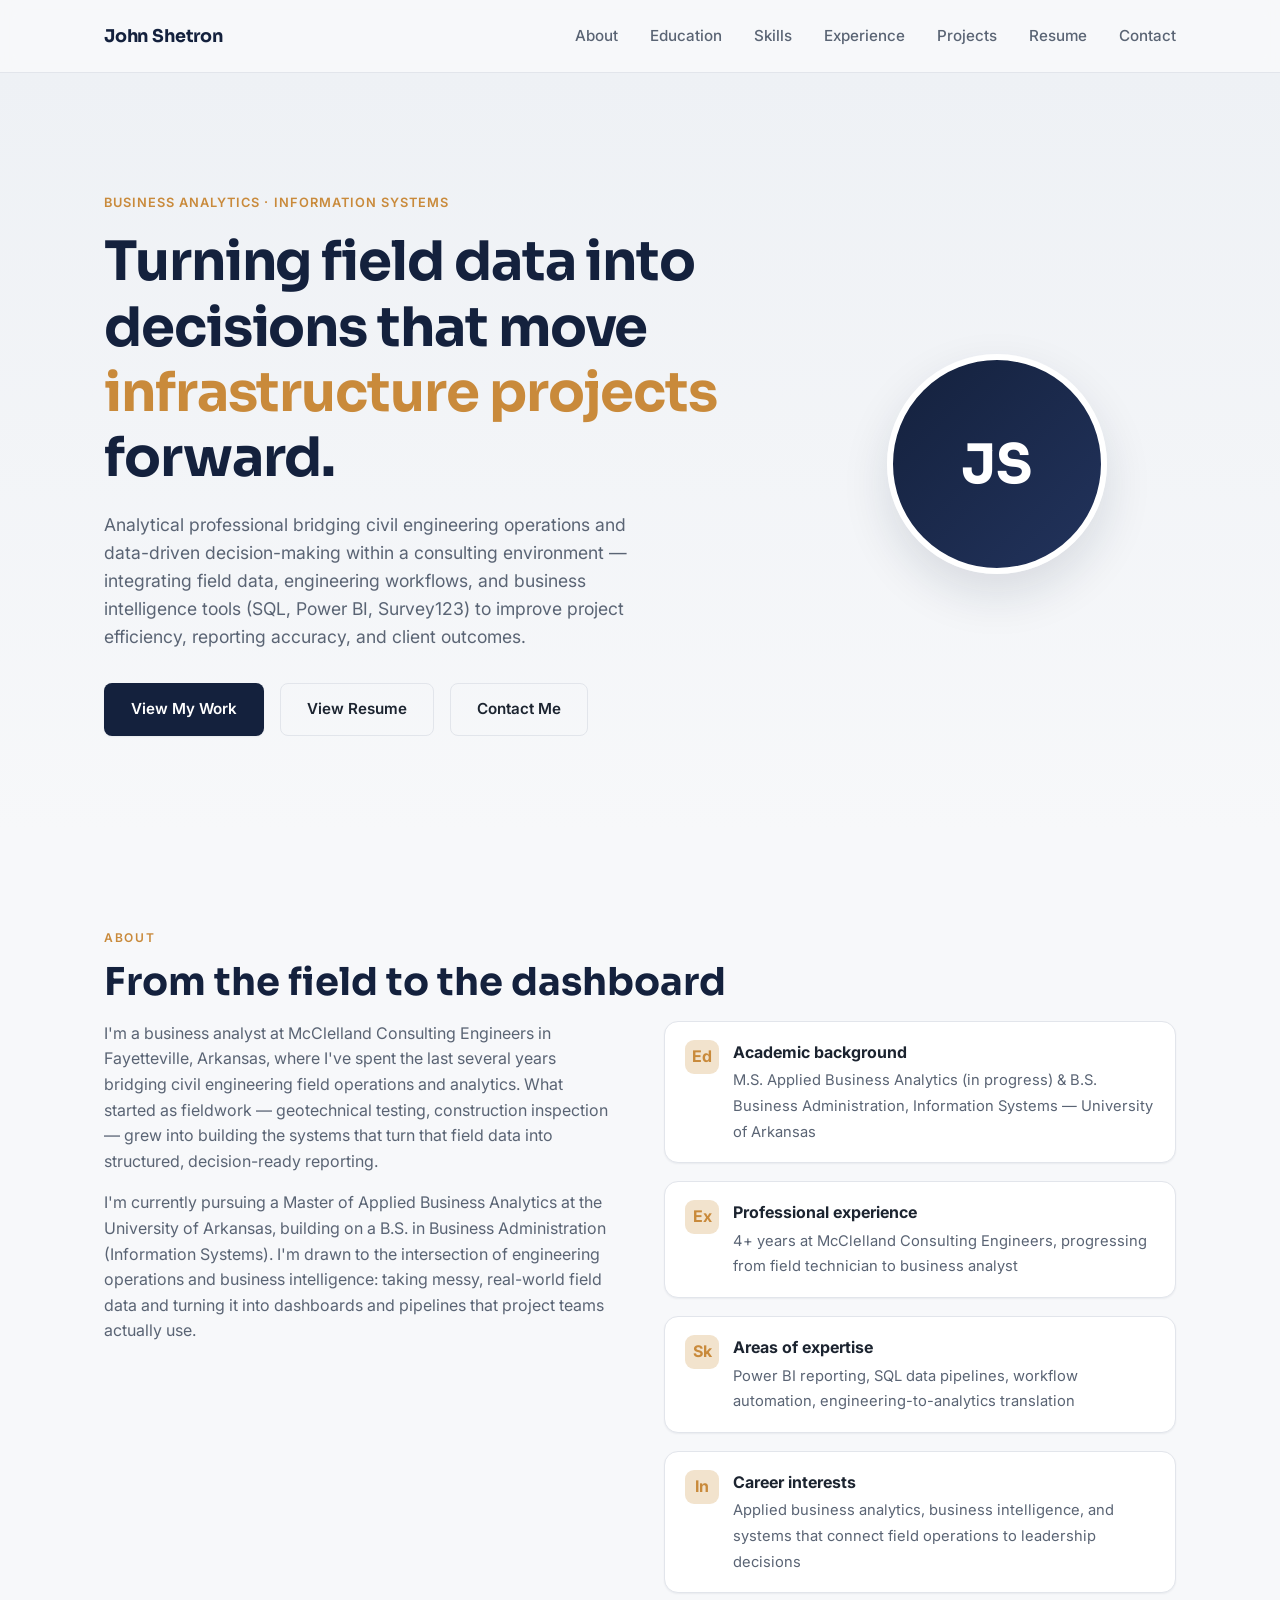
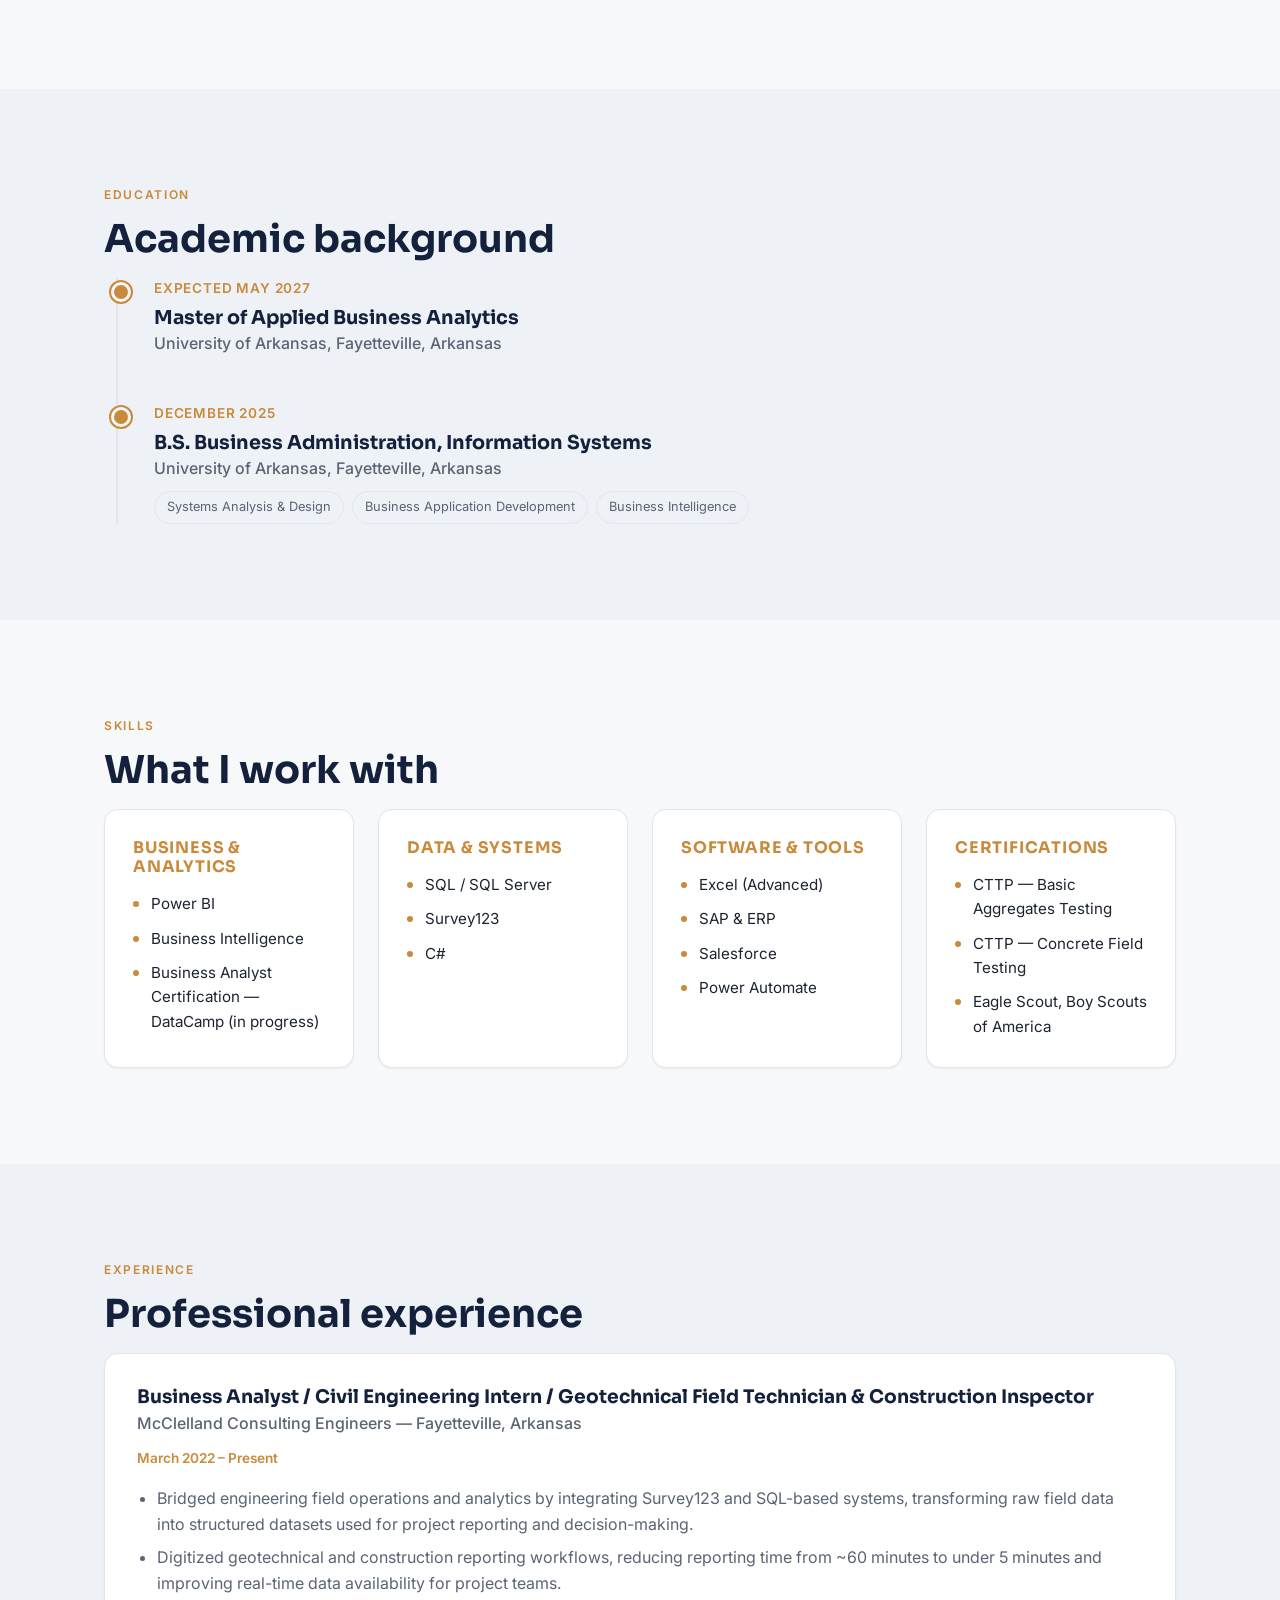
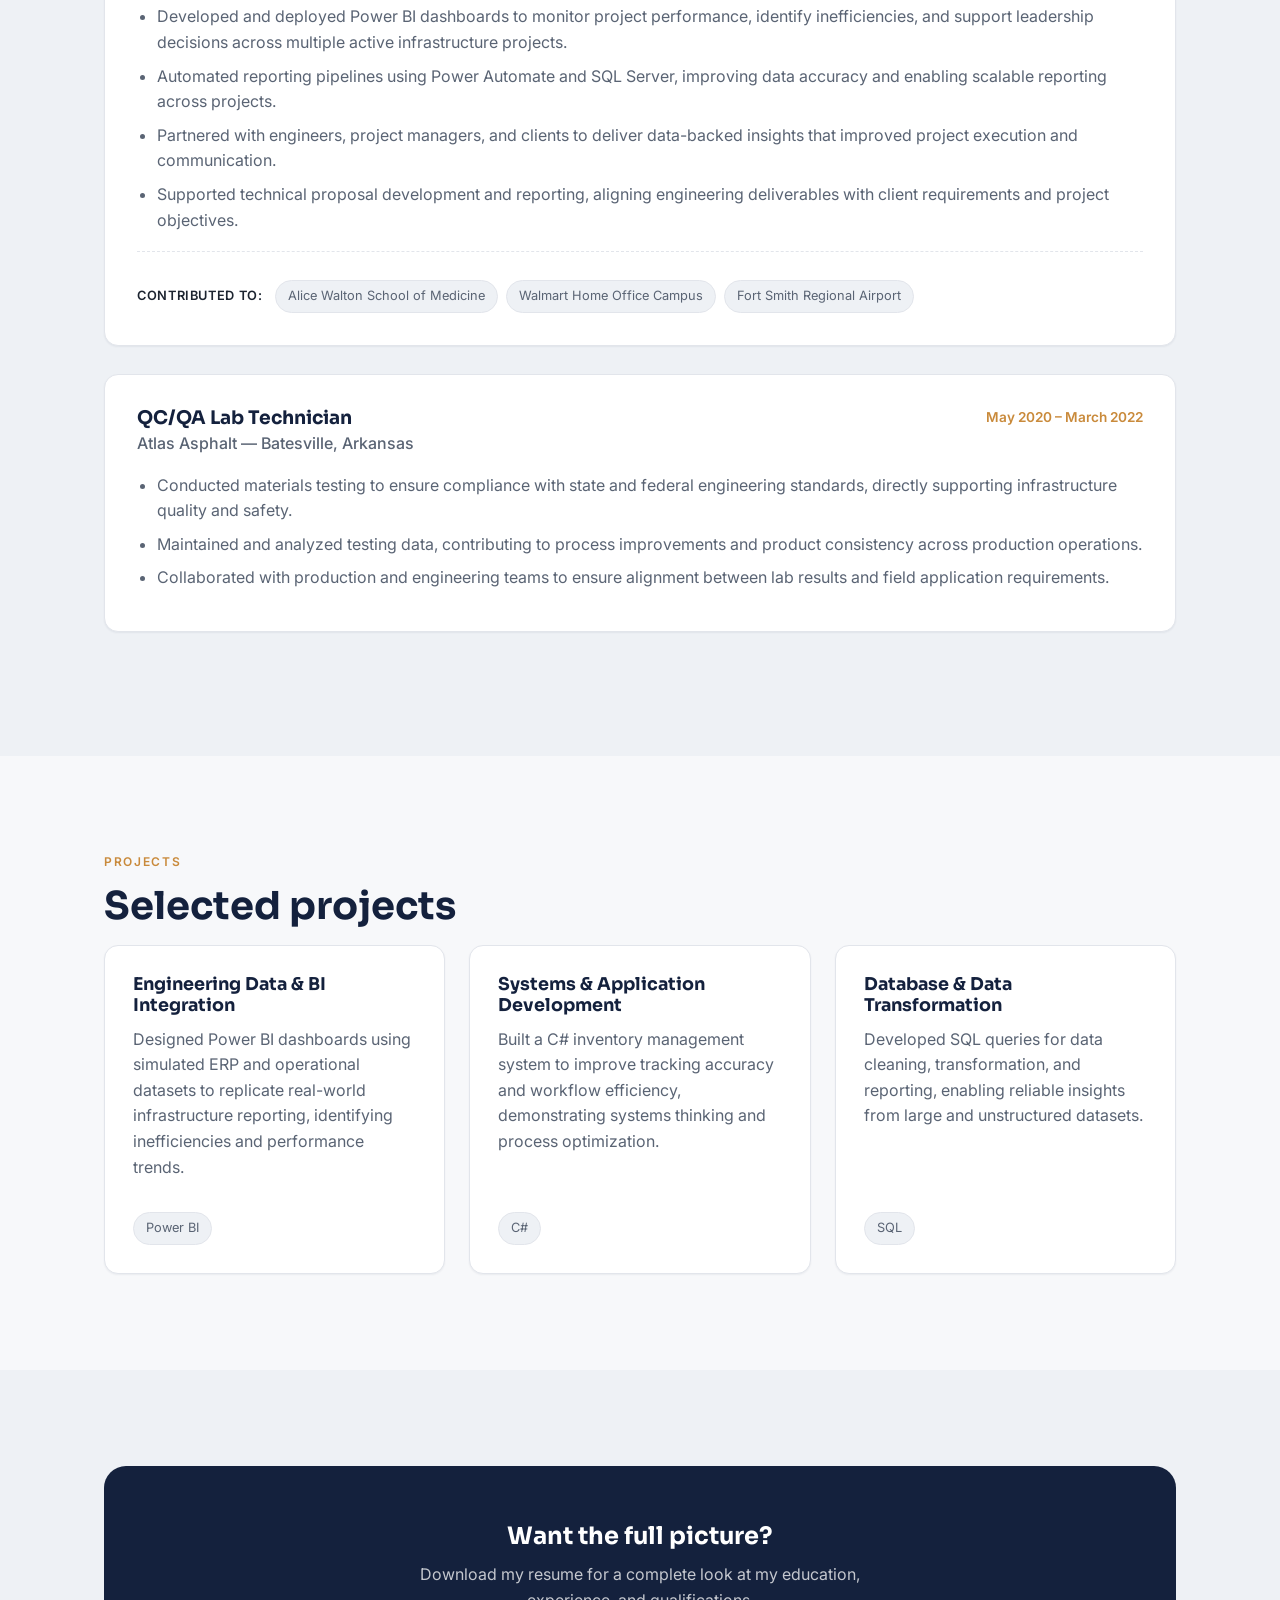
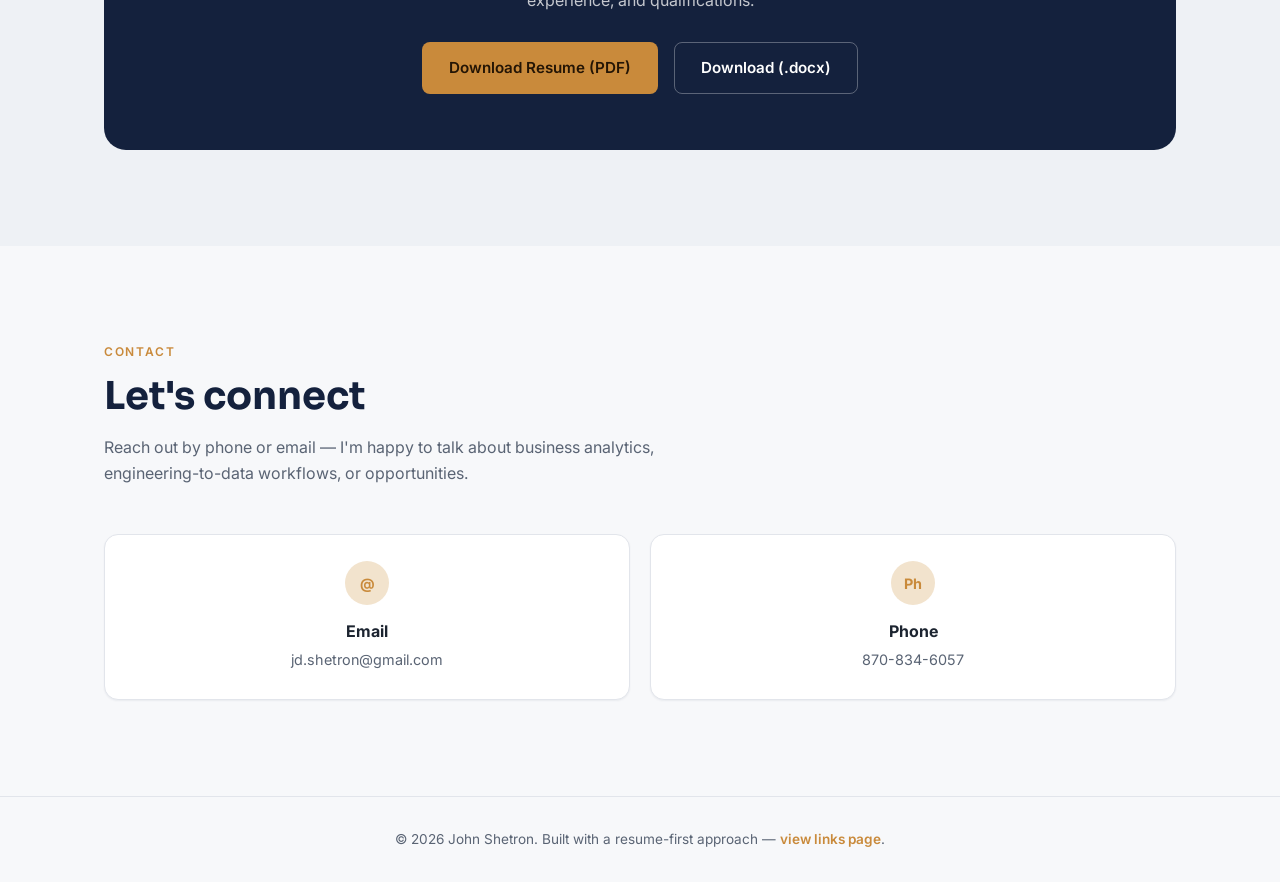
==== index.html @ 15cfd3ff "Initial portfolio site Resume-driven static site (index.html) plus a mobile-first links page (links." ====
<!DOCTYPE html>
<html lang="en">
<head>
<meta charset="UTF-8">
<meta name="viewport" content="width=device-width, initial-scale=1.0">
<title>John Shetron — Business Analyst &amp; Applied Business Analytics</title>
<meta name="description" content="Portfolio of John Shetron — Business Analyst bridging civil engineering operations and data-driven decision-making. Power BI, SQL, Survey123, Power Automate.">
<link rel="icon" href="data:,">
<script>document.documentElement.classList.add('js');</script>
<link rel="preconnect" href="https://fonts.googleapis.com">
<link rel="preconnect" href="https://fonts.gstatic.com" crossorigin>
<link href="https://fonts.googleapis.com/css2?family=Inter:wght@400;500;600&family=Sora:wght@600;700&display=swap" rel="stylesheet">
<link rel="stylesheet" href="styles.css">
</head>
<body>

<nav class="navbar">
  <div class="container">
    <a href="#home" class="brand">John Shetron</a>
    <ul class="nav-links">
      <li><a href="#about">About</a></li>
      <li><a href="#education">Education</a></li>
      <li><a href="#skills">Skills</a></li>
      <li><a href="#experience">Experience</a></li>
      <li><a href="#projects">Projects</a></li>
      <li><a href="#resume">Resume</a></li>
      <li><a href="#contact">Contact</a></li>
    </ul>
    <button class="nav-toggle" aria-label="Toggle navigation menu">
      <span></span><span></span><span></span>
    </button>
  </div>
</nav>

<header class="hero" id="home">
  <div class="container">
    <div>
      <span class="hero-eyebrow">Business Analytics &middot; Information Systems</span>
      <h1>Turning field data into decisions that move <span>infrastructure projects</span> forward.</h1>
      <p class="hero-lede">
        Analytical professional bridging civil engineering operations and data-driven decision-making within a
        consulting environment — integrating field data, engineering workflows, and business intelligence tools
        (SQL, Power BI, Survey123) to improve project efficiency, reporting accuracy, and client outcomes.
      </p>
      <div class="hero-ctas">
        <a href="#experience" class="btn btn-primary">View My Work</a>
        <a href="#resume" class="btn btn-outline">View Resume</a>
        <a href="#contact" class="btn btn-outline">Contact Me</a>
      </div>
    </div>
    <div class="avatar-badge" aria-hidden="true">JS</div>
  </div>
</header>

<section id="about">
  <div class="container">
    <span class="section-label">About</span>
    <h2 class="section-heading reveal">From the field to the dashboard</h2>
    <div class="about-grid">
      <div class="reveal">
        <p>
          I'm a business analyst at McClelland Consulting Engineers in Fayetteville, Arkansas, where I've spent
          the last several years bridging civil engineering field operations and analytics. What started as
          fieldwork — geotechnical testing, construction inspection — grew into building the systems that turn
          that field data into structured, decision-ready reporting.
        </p>
        <p>
          I'm currently pursuing a Master of Applied Business Analytics at the University of Arkansas, building on
          a B.S. in Business Administration (Information Systems). I'm drawn to the intersection of engineering
          operations and business intelligence: taking messy, real-world field data and turning it into dashboards
          and pipelines that project teams actually use.
        </p>
      </div>
      <ul class="about-list reveal">
        <li>
          <span class="icon">Ed</span>
          <div><strong>Academic background</strong><span class="detail">M.S. Applied Business Analytics (in progress) &amp; B.S. Business Administration, Information Systems — University of Arkansas</span></div>
        </li>
        <li>
          <span class="icon">Ex</span>
          <div><strong>Professional experience</strong><span class="detail">4+ years at McClelland Consulting Engineers, progressing from field technician to business analyst</span></div>
        </li>
        <li>
          <span class="icon">Sk</span>
          <div><strong>Areas of expertise</strong><span class="detail">Power BI reporting, SQL data pipelines, workflow automation, engineering-to-analytics translation</span></div>
        </li>
        <li>
          <span class="icon">In</span>
          <div><strong>Career interests</strong><span class="detail">Applied business analytics, business intelligence, and systems that connect field operations to leadership decisions</span></div>
        </li>
      </ul>
    </div>
  </div>
</section>

<section id="education" style="background:var(--color-surface-alt);">
  <div class="container">
    <span class="section-label">Education</span>
    <h2 class="section-heading reveal">Academic background</h2>
    <div class="timeline">
      <div class="timeline-item reveal">
        <span class="timeline-date">Expected May 2027</span>
        <h3>Master of Applied Business Analytics</h3>
        <div class="school">University of Arkansas, Fayetteville, Arkansas</div>
      </div>
      <div class="timeline-item reveal">
        <span class="timeline-date">December 2025</span>
        <h3>B.S. Business Administration, Information Systems</h3>
        <div class="school">University of Arkansas, Fayetteville, Arkansas</div>
        <div class="tag-row">
          <span class="tag">Systems Analysis &amp; Design</span>
          <span class="tag">Business Application Development</span>
          <span class="tag">Business Intelligence</span>
        </div>
      </div>
    </div>
  </div>
</section>

<section id="skills">
  <div class="container">
    <span class="section-label">Skills</span>
    <h2 class="section-heading reveal">What I work with</h2>
    <div class="skills-grid">
      <div class="skill-card reveal">
        <h3>Business &amp; Analytics</h3>
        <ul>
          <li>Power BI</li>
          <li>Business Intelligence</li>
          <li>Business Analyst Certification — DataCamp (in progress)</li>
        </ul>
      </div>
      <div class="skill-card reveal">
        <h3>Data &amp; Systems</h3>
        <ul>
          <li>SQL / SQL Server</li>
          <li>Survey123</li>
          <li>C#</li>
        </ul>
      </div>
      <div class="skill-card reveal">
        <h3>Software &amp; Tools</h3>
        <ul>
          <li>Excel (Advanced)</li>
          <li>SAP &amp; ERP</li>
          <li>Salesforce</li>
          <li>Power Automate</li>
        </ul>
      </div>
      <div class="skill-card reveal">
        <h3>Certifications</h3>
        <ul>
          <li>CTTP — Basic Aggregates Testing</li>
          <li>CTTP — Concrete Field Testing</li>
          <li>Eagle Scout, Boy Scouts of America</li>
        </ul>
      </div>
    </div>
  </div>
</section>

<section id="experience" style="background:var(--color-surface-alt);">
  <div class="container">
    <span class="section-label">Experience</span>
    <h2 class="section-heading reveal">Professional experience</h2>

    <div class="exp-card reveal">
      <div class="exp-head">
        <div>
          <h3>Business Analyst / Civil Engineering Intern / Geotechnical Field Technician &amp; Construction Inspector</h3>
          <div class="exp-company">McClelland Consulting Engineers — Fayetteville, Arkansas</div>
        </div>
        <span class="exp-meta">March 2022 – Present</span>
      </div>
      <ul>
        <li>Bridged engineering field operations and analytics by integrating Survey123 and SQL-based systems, transforming raw field data into structured datasets used for project reporting and decision-making.</li>
        <li>Digitized geotechnical and construction reporting workflows, reducing reporting time from ~60 minutes to under 5 minutes and improving real-time data availability for project teams.</li>
        <li>Developed and deployed Power BI dashboards to monitor project performance, identify inefficiencies, and support leadership decisions across multiple active infrastructure projects.</li>
        <li>Automated reporting pipelines using Power Automate and SQL Server, improving data accuracy and enabling scalable reporting across projects.</li>
        <li>Partnered with engineers, project managers, and clients to deliver data-backed insights that improved project execution and communication.</li>
        <li>Supported technical proposal development and reporting, aligning engineering deliverables with client requirements and project objectives.</li>
      </ul>
      <div class="exp-projects">
        <span class="label">Contributed to:</span>
        <span class="tag-row" style="display:inline-flex;">
          <span class="tag">Alice Walton School of Medicine</span>
          <span class="tag">Walmart Home Office Campus</span>
          <span class="tag">Fort Smith Regional Airport</span>
        </span>
      </div>
    </div>

    <div class="exp-card reveal">
      <div class="exp-head">
        <div>
          <h3>QC/QA Lab Technician</h3>
          <div class="exp-company">Atlas Asphalt — Batesville, Arkansas</div>
        </div>
        <span class="exp-meta">May 2020 – March 2022</span>
      </div>
      <ul>
        <li>Conducted materials testing to ensure compliance with state and federal engineering standards, directly supporting infrastructure quality and safety.</li>
        <li>Maintained and analyzed testing data, contributing to process improvements and product consistency across production operations.</li>
        <li>Collaborated with production and engineering teams to ensure alignment between lab results and field application requirements.</li>
      </ul>
    </div>
  </div>
</section>

<section id="projects">
  <div class="container">
    <span class="section-label">Projects</span>
    <h2 class="section-heading reveal">Selected projects</h2>
    <div class="projects-grid">
      <div class="project-card reveal">
        <h3>Engineering Data &amp; BI Integration</h3>
        <p>Designed Power BI dashboards using simulated ERP and operational datasets to replicate real-world infrastructure reporting, identifying inefficiencies and performance trends.</p>
        <div class="tag-row"><span class="tag">Power BI</span></div>
      </div>
      <div class="project-card reveal">
        <h3>Systems &amp; Application Development</h3>
        <p>Built a C# inventory management system to improve tracking accuracy and workflow efficiency, demonstrating systems thinking and process optimization.</p>
        <div class="tag-row"><span class="tag">C#</span></div>
      </div>
      <div class="project-card reveal">
        <h3>Database &amp; Data Transformation</h3>
        <p>Developed SQL queries for data cleaning, transformation, and reporting, enabling reliable insights from large and unstructured datasets.</p>
        <div class="tag-row"><span class="tag">SQL</span></div>
      </div>
    </div>
  </div>
</section>

<section id="resume" style="background:var(--color-surface-alt);">
  <div class="container">
    <div class="resume-panel reveal">
      <h2>Want the full picture?</h2>
      <p>Download my resume for a complete look at my education, experience, and qualifications.</p>
      <div class="resume-ctas">
        <a href="assets/John_Shetron_Resume.pdf" class="btn btn-accent" download>Download Resume (PDF)</a>
        <a href="assets/John_Shetron_Resume.docx" class="btn btn-outline" download>Download (.docx)</a>
      </div>
    </div>
  </div>
</section>

<section id="contact">
  <div class="container">
    <span class="section-label">Contact</span>
    <h2 class="section-heading reveal">Let's connect</h2>
    <p class="section-intro reveal">Reach out by phone or email — I'm happy to talk about business analytics, engineering-to-data workflows, or opportunities.</p>
    <div class="contact-grid">
      <a href="mailto:jd.shetron@gmail.com" class="contact-card reveal">
        <span class="icon">@</span>
        <strong>Email</strong>
        <span>jd.shetron@gmail.com</span>
      </a>
      <a href="tel:+18708346057" class="contact-card reveal">
        <span class="icon">Ph</span>
        <strong>Phone</strong>
        <span>870-834-6057</span>
      </a>
      <!-- Add LinkedIn/GitHub/portfolio links here when available, e.g.:
      <a href="https://linkedin.com/in/your-handle" class="contact-card reveal">
        <span class="icon">in</span>
        <strong>LinkedIn</strong>
        <span>Connect with me</span>
      </a>
      -->
    </div>
  </div>
</section>

<footer>
  <div class="container">
    &copy; <span id="year"></span> John Shetron. Built with a resume-first approach — <a href="links.html" style="color:var(--color-accent); font-weight:600;">view links page</a>.
  </div>
</footer>

<script src="script.js"></script>
</body>
</html>
---- styles.css ----
/* ==========================================================================
   Design tokens
   ========================================================================== */
:root {
  --color-bg: #f7f8fa;
  --color-surface: #ffffff;
  --color-surface-alt: #eef1f5;
  --color-border: #e2e5eb;
  --color-text: #1c2430;
  --color-text-muted: #5a6474;
  --color-primary: #14213d;
  --color-primary-light: #22335c;
  --color-accent: #c98a3b;
  --color-accent-soft: #f2e3cd;
  --color-panel-dark: #14213d;
  --color-panel-dark-light: #22335c;
  --shadow-sm: 0 1px 2px rgba(20, 33, 61, 0.06);
  --shadow-md: 0 8px 24px rgba(20, 33, 61, 0.08);
  --shadow-lg: 0 20px 48px rgba(20, 33, 61, 0.12);
  --radius-sm: 8px;
  --radius-md: 14px;
  --radius-lg: 22px;
  --font-heading: 'Sora', 'Segoe UI', Arial, sans-serif;
  --font-body: 'Inter', 'Segoe UI', Arial, sans-serif;
  --container: 1120px;
}

@media (prefers-color-scheme: dark) {
  :root {
    --color-bg: #0f1420;
    --color-surface: #161d2b;
    --color-surface-alt: #1c2437;
    --color-border: #2a3346;
    --color-text: #e8ecf3;
    --color-text-muted: #9aa5b8;
    --color-primary: #dfe6f5;
    --color-primary-light: #b8c4e0;
    --color-accent: #e0a75e;
    --color-accent-soft: #3a2f1f;
    --shadow-sm: 0 1px 2px rgba(0, 0, 0, 0.3);
    --shadow-md: 0 8px 24px rgba(0, 0, 0, 0.35);
    --shadow-lg: 0 20px 48px rgba(0, 0, 0, 0.45);
  }
}

* { box-sizing: border-box; }
html { scroll-behavior: smooth; }

body {
  margin: 0;
  background: var(--color-bg);
  color: var(--color-text);
  font-family: var(--font-body);
  line-height: 1.6;
  -webkit-font-smoothing: antialiased;
}

h1, h2, h3, h4 {
  font-family: var(--font-heading);
  color: var(--color-primary);
  line-height: 1.2;
  margin: 0 0 0.5em;
}

@media (prefers-color-scheme: dark) {
  h1, h2, h3, h4 { color: var(--color-text); }
}

p { margin: 0 0 1em; color: var(--color-text-muted); }

a { color: inherit; text-decoration: none; }

img { max-width: 100%; display: block; }

.container {
  max-width: var(--container);
  margin: 0 auto;
  padding: 0 24px;
}

section { padding: 96px 0; }

.section-label {
  text-transform: uppercase;
  letter-spacing: 0.14em;
  font-size: 0.75rem;
  font-weight: 600;
  color: var(--color-accent);
  margin-bottom: 12px;
  display: block;
}

.section-heading {
  font-size: clamp(1.8rem, 3vw, 2.4rem);
  margin-bottom: 16px;
}

.section-intro {
  max-width: 640px;
  margin-bottom: 48px;
}

/* ==========================================================================
   Nav
   ========================================================================== */
.navbar {
  position: sticky;
  top: 0;
  z-index: 100;
  background: rgba(247, 248, 250, 0.85);
  backdrop-filter: blur(10px);
  border-bottom: 1px solid var(--color-border);
}

@media (prefers-color-scheme: dark) {
  .navbar { background: rgba(15, 20, 32, 0.85); }
}

.navbar .container {
  display: flex;
  align-items: center;
  justify-content: space-between;
  height: 72px;
}

.brand {
  font-family: var(--font-heading);
  font-weight: 700;
  font-size: 1.1rem;
  color: var(--color-primary);
  letter-spacing: -0.01em;
}

@media (prefers-color-scheme: dark) { .brand { color: var(--color-text); } }

.nav-links {
  display: flex;
  gap: 32px;
  list-style: none;
  margin: 0;
  padding: 0;
}

.nav-links a {
  font-size: 0.95rem;
  font-weight: 500;
  color: var(--color-text-muted);
  transition: color 0.15s ease;
}

.nav-links a:hover { color: var(--color-accent); }

.nav-toggle {
  display: none;
  background: none;
  border: none;
  cursor: pointer;
  padding: 8px;
}

.nav-toggle span {
  display: block;
  width: 24px;
  height: 2px;
  background: var(--color-primary);
  margin: 5px 0;
  transition: transform 0.2s ease, opacity 0.2s ease;
}

@media (prefers-color-scheme: dark) { .nav-toggle span { background: var(--color-text); } }

@media (max-width: 760px) {
  .nav-toggle { display: block; }
  .nav-links {
    position: absolute;
    top: 72px;
    left: 0;
    right: 0;
    background: var(--color-surface);
    flex-direction: column;
    gap: 0;
    border-bottom: 1px solid var(--color-border);
    max-height: 0;
    overflow: hidden;
    transition: max-height 0.25s ease;
  }
  .nav-links.open { max-height: 400px; }
  .nav-links li { border-top: 1px solid var(--color-border); }
  .nav-links a { display: block; padding: 16px 24px; }
}

/* ==========================================================================
   Buttons
   ========================================================================== */
.btn {
  display: inline-flex;
  align-items: center;
  gap: 8px;
  padding: 13px 26px;
  border-radius: var(--radius-sm);
  font-weight: 600;
  font-size: 0.95rem;
  cursor: pointer;
  border: 1px solid transparent;
  transition: transform 0.15s ease, box-shadow 0.15s ease, background 0.15s ease;
}

.btn:hover { transform: translateY(-2px); }

.btn-primary {
  background: var(--color-panel-dark);
  color: #fff;
  box-shadow: var(--shadow-sm);
}

.btn-primary:hover { box-shadow: var(--shadow-md); }

.btn-outline {
  background: transparent;
  border-color: var(--color-border);
  color: var(--color-text);
}

.btn-outline:hover { border-color: var(--color-accent); color: var(--color-accent); }

.btn-accent {
  background: var(--color-accent);
  color: #241505;
}

.btn-accent:hover { box-shadow: var(--shadow-md); }

/* ==========================================================================
   Hero
   ========================================================================== */
.hero {
  padding: 120px 0 96px;
  background: linear-gradient(180deg, var(--color-surface-alt) 0%, var(--color-bg) 100%);
}

.hero .container {
  display: grid;
  grid-template-columns: 1.3fr 0.7fr;
  gap: 48px;
  align-items: center;
}

.hero-eyebrow {
  color: var(--color-accent);
  font-weight: 600;
  letter-spacing: 0.08em;
  text-transform: uppercase;
  font-size: 0.8rem;
  margin-bottom: 16px;
  display: block;
}

.hero h1 {
  font-size: clamp(2.2rem, 5vw, 3.4rem);
  letter-spacing: -0.02em;
  margin-bottom: 20px;
}

.hero h1 span { color: var(--color-accent); }

.hero-lede {
  font-size: 1.1rem;
  max-width: 560px;
}

.hero-ctas {
  display: flex;
  gap: 16px;
  flex-wrap: wrap;
  margin-top: 32px;
}

.avatar-badge {
  width: 220px;
  height: 220px;
  border-radius: 50%;
  margin: 0 auto;
  background: linear-gradient(135deg, var(--color-panel-dark), var(--color-panel-dark-light));
  display: flex;
  align-items: center;
  justify-content: center;
  color: #fff;
  font-family: var(--font-heading);
  font-size: 3.4rem;
  font-weight: 700;
  box-shadow: var(--shadow-lg);
  border: 6px solid var(--color-surface);
}

@media (max-width: 820px) {
  .hero .container { grid-template-columns: 1fr; text-align: center; }
  .hero-lede { margin-left: auto; margin-right: auto; }
  .hero-ctas { justify-content: center; }
  .avatar-badge { order: -1; width: 160px; height: 160px; font-size: 2.4rem; }
}

/* ==========================================================================
   About
   ========================================================================== */
.about-grid {
  display: grid;
  grid-template-columns: 1fr 1fr;
  gap: 48px;
}

.about-list {
  list-style: none;
  margin: 0;
  padding: 0;
  display: grid;
  gap: 18px;
}

.about-list li {
  display: flex;
  gap: 14px;
  align-items: flex-start;
  background: var(--color-surface);
  border: 1px solid var(--color-border);
  border-radius: var(--radius-md);
  padding: 18px 20px;
  box-shadow: var(--shadow-sm);
}

.about-list .icon {
  width: 34px;
  height: 34px;
  flex-shrink: 0;
  border-radius: 9px;
  background: var(--color-accent-soft);
  color: var(--color-accent);
  display: flex;
  align-items: center;
  justify-content: center;
  font-weight: 700;
}

.about-list strong { color: var(--color-text); display: block; margin-bottom: 2px; }
.about-list span.detail { font-size: 0.92rem; color: var(--color-text-muted); }

@media (max-width: 820px) {
  .about-grid { grid-template-columns: 1fr; }
}

/* ==========================================================================
   Education timeline
   ========================================================================== */
.timeline {
  position: relative;
  border-left: 2px solid var(--color-border);
  margin-left: 12px;
  padding-left: 36px;
  display: grid;
  gap: 36px;
}

.timeline-item { position: relative; }

.timeline-item::before {
  content: '';
  position: absolute;
  left: -43px;
  top: 4px;
  width: 14px;
  height: 14px;
  border-radius: 50%;
  background: var(--color-accent);
  border: 3px solid var(--color-bg);
  box-shadow: 0 0 0 2px var(--color-accent);
}

.timeline-date {
  font-size: 0.85rem;
  font-weight: 600;
  color: var(--color-accent);
  text-transform: uppercase;
  letter-spacing: 0.06em;
  margin-bottom: 6px;
  display: block;
}

.timeline-item h3 { margin-bottom: 2px; font-size: 1.2rem; }
.timeline-item .school { color: var(--color-text-muted); font-weight: 500; margin-bottom: 10px; }

.tag-row { display: flex; flex-wrap: wrap; gap: 8px; margin-top: 10px; }

.tag {
  background: var(--color-surface-alt);
  border: 1px solid var(--color-border);
  color: var(--color-text-muted);
  font-size: 0.8rem;
  padding: 5px 12px;
  border-radius: 100px;
}

/* ==========================================================================
   Skills
   ========================================================================== */
.skills-grid {
  display: grid;
  grid-template-columns: repeat(auto-fit, minmax(240px, 1fr));
  gap: 24px;
}

.skill-card {
  background: var(--color-surface);
  border: 1px solid var(--color-border);
  border-radius: var(--radius-md);
  padding: 28px;
  box-shadow: var(--shadow-sm);
}

.skill-card h3 {
  font-size: 1rem;
  text-transform: uppercase;
  letter-spacing: 0.05em;
  color: var(--color-accent);
  margin-bottom: 16px;
}

.skill-card ul {
  list-style: none;
  margin: 0;
  padding: 0;
  display: grid;
  gap: 10px;
}

.skill-card li {
  font-size: 0.95rem;
  color: var(--color-text);
  padding-left: 18px;
  position: relative;
}

.skill-card li::before {
  content: '';
  position: absolute;
  left: 0;
  top: 9px;
  width: 6px;
  height: 6px;
  border-radius: 50%;
  background: var(--color-accent);
}

/* ==========================================================================
   Experience
   ========================================================================== */
.exp-card {
  background: var(--color-surface);
  border: 1px solid var(--color-border);
  border-radius: var(--radius-md);
  padding: 32px;
  box-shadow: var(--shadow-sm);
  margin-bottom: 28px;
}

.exp-head {
  display: flex;
  justify-content: space-between;
  align-items: flex-start;
  flex-wrap: wrap;
  gap: 12px;
  margin-bottom: 6px;
}

.exp-head h3 { margin-bottom: 2px; }
.exp-company { color: var(--color-text-muted); font-weight: 500; }

.exp-meta {
  font-size: 0.85rem;
  font-weight: 600;
  color: var(--color-accent);
  white-space: nowrap;
}

.exp-card ul {
  margin: 16px 0 0;
  padding-left: 20px;
  color: var(--color-text-muted);
}

.exp-card ul li { margin-bottom: 8px; }

.exp-projects {
  margin-top: 18px;
  padding-top: 18px;
  border-top: 1px dashed var(--color-border);
}

.exp-projects .label { font-size: 0.8rem; font-weight: 600; color: var(--color-text); text-transform: uppercase; letter-spacing: 0.05em; margin-right: 8px; }

/* ==========================================================================
   Projects
   ========================================================================== */
.projects-grid {
  display: grid;
  grid-template-columns: repeat(auto-fit, minmax(280px, 1fr));
  gap: 24px;
}

.project-card {
  background: var(--color-surface);
  border: 1px solid var(--color-border);
  border-radius: var(--radius-md);
  padding: 28px;
  box-shadow: var(--shadow-sm);
  display: flex;
  flex-direction: column;
  transition: transform 0.2s ease, box-shadow 0.2s ease;
}

.project-card:hover { transform: translateY(-4px); box-shadow: var(--shadow-md); }

.project-card h3 { font-size: 1.1rem; margin-bottom: 10px; }

.project-card .tag-row { margin-top: auto; padding-top: 16px; }

/* ==========================================================================
   Resume
   ========================================================================== */
.resume-panel {
  background: var(--color-panel-dark);
  border-radius: var(--radius-lg);
  padding: 56px;
  text-align: center;
  color: #fff;
}

.resume-panel h2 { color: #fff; }
.resume-panel p { color: rgba(255,255,255,0.75); max-width: 520px; margin-left: auto; margin-right: auto; }

.resume-ctas { display: flex; gap: 16px; justify-content: center; margin-top: 28px; flex-wrap: wrap; }

.resume-panel .btn-outline { border-color: rgba(255,255,255,0.3); color: #fff; }
.resume-panel .btn-outline:hover { border-color: var(--color-accent); color: var(--color-accent); }

/* ==========================================================================
   Contact
   ========================================================================== */
.contact-grid {
  display: grid;
  grid-template-columns: repeat(auto-fit, minmax(220px, 1fr));
  gap: 20px;
}

.contact-card {
  background: var(--color-surface);
  border: 1px solid var(--color-border);
  border-radius: var(--radius-md);
  padding: 26px;
  text-align: center;
  box-shadow: var(--shadow-sm);
  transition: transform 0.15s ease, border-color 0.15s ease;
}

.contact-card:hover { transform: translateY(-3px); border-color: var(--color-accent); }

.contact-card .icon {
  width: 44px;
  height: 44px;
  border-radius: 50%;
  background: var(--color-accent-soft);
  color: var(--color-accent);
  display: flex;
  align-items: center;
  justify-content: center;
  margin: 0 auto 14px;
  font-weight: 700;
}

.contact-card strong { display: block; color: var(--color-text); margin-bottom: 2px; }
.contact-card span { font-size: 0.9rem; color: var(--color-text-muted); }

/* ==========================================================================
   Footer
   ========================================================================== */
footer {
  border-top: 1px solid var(--color-border);
  padding: 32px 0;
  text-align: center;
  font-size: 0.85rem;
  color: var(--color-text-muted);
}

/* ==========================================================================
   Reveal-on-scroll animation
   ========================================================================== */
.js .reveal {
  opacity: 0;
  transform: translateY(16px);
  transition: opacity 0.6s ease, transform 0.6s ease;
}

.js .reveal.is-visible { opacity: 1; transform: translateY(0); }

@media (prefers-reduced-motion: reduce) {
  .reveal { opacity: 1; transform: none; transition: none; }
  html { scroll-behavior: auto; }
}

/* ==========================================================================
   Linktree page
   ========================================================================== */
.link-page {
  min-height: 100vh;
  display: flex;
  align-items: center;
  justify-content: center;
  padding: 48px 20px;
  background: radial-gradient(circle at top, var(--color-surface-alt), var(--color-bg) 60%);
}

.link-card {
  width: 100%;
  max-width: 420px;
  text-align: center;
}

.link-card .avatar-badge { margin-bottom: 20px; }

.link-card h1 { font-size: 1.6rem; margin-bottom: 4px; }

.link-headline { color: var(--color-accent); font-weight: 600; margin-bottom: 28px; }

.link-list {
  list-style: none;
  margin: 0 0 24px;
  padding: 0;
  display: grid;
  gap: 14px;
}

.link-btn {
  display: flex;
  align-items: center;
  gap: 14px;
  background: var(--color-surface);
  border: 1px solid var(--color-border);
  border-radius: var(--radius-md);
  padding: 16px 20px;
  font-weight: 600;
  font-size: 1rem;
  box-shadow: var(--shadow-sm);
  transition: transform 0.15s ease, box-shadow 0.15s ease, border-color 0.15s ease;
}

.link-btn:hover { transform: translateY(-2px); box-shadow: var(--shadow-md); border-color: var(--color-accent); }

.link-btn .icon {
  width: 38px;
  height: 38px;
  border-radius: 10px;
  background: var(--color-accent-soft);
  color: var(--color-accent);
  display: flex;
  align-items: center;
  justify-content: center;
  flex-shrink: 0;
  font-weight: 700;
}

.link-btn.primary {
  background: var(--color-panel-dark);
  color: #fff;
  border-color: var(--color-panel-dark);
}

.link-btn.primary .icon { background: rgba(255,255,255,0.15); color: #fff; }

.link-footer { font-size: 0.85rem; color: var(--color-text-muted); }
.link-footer a { color: var(--color-accent); font-weight: 600; }
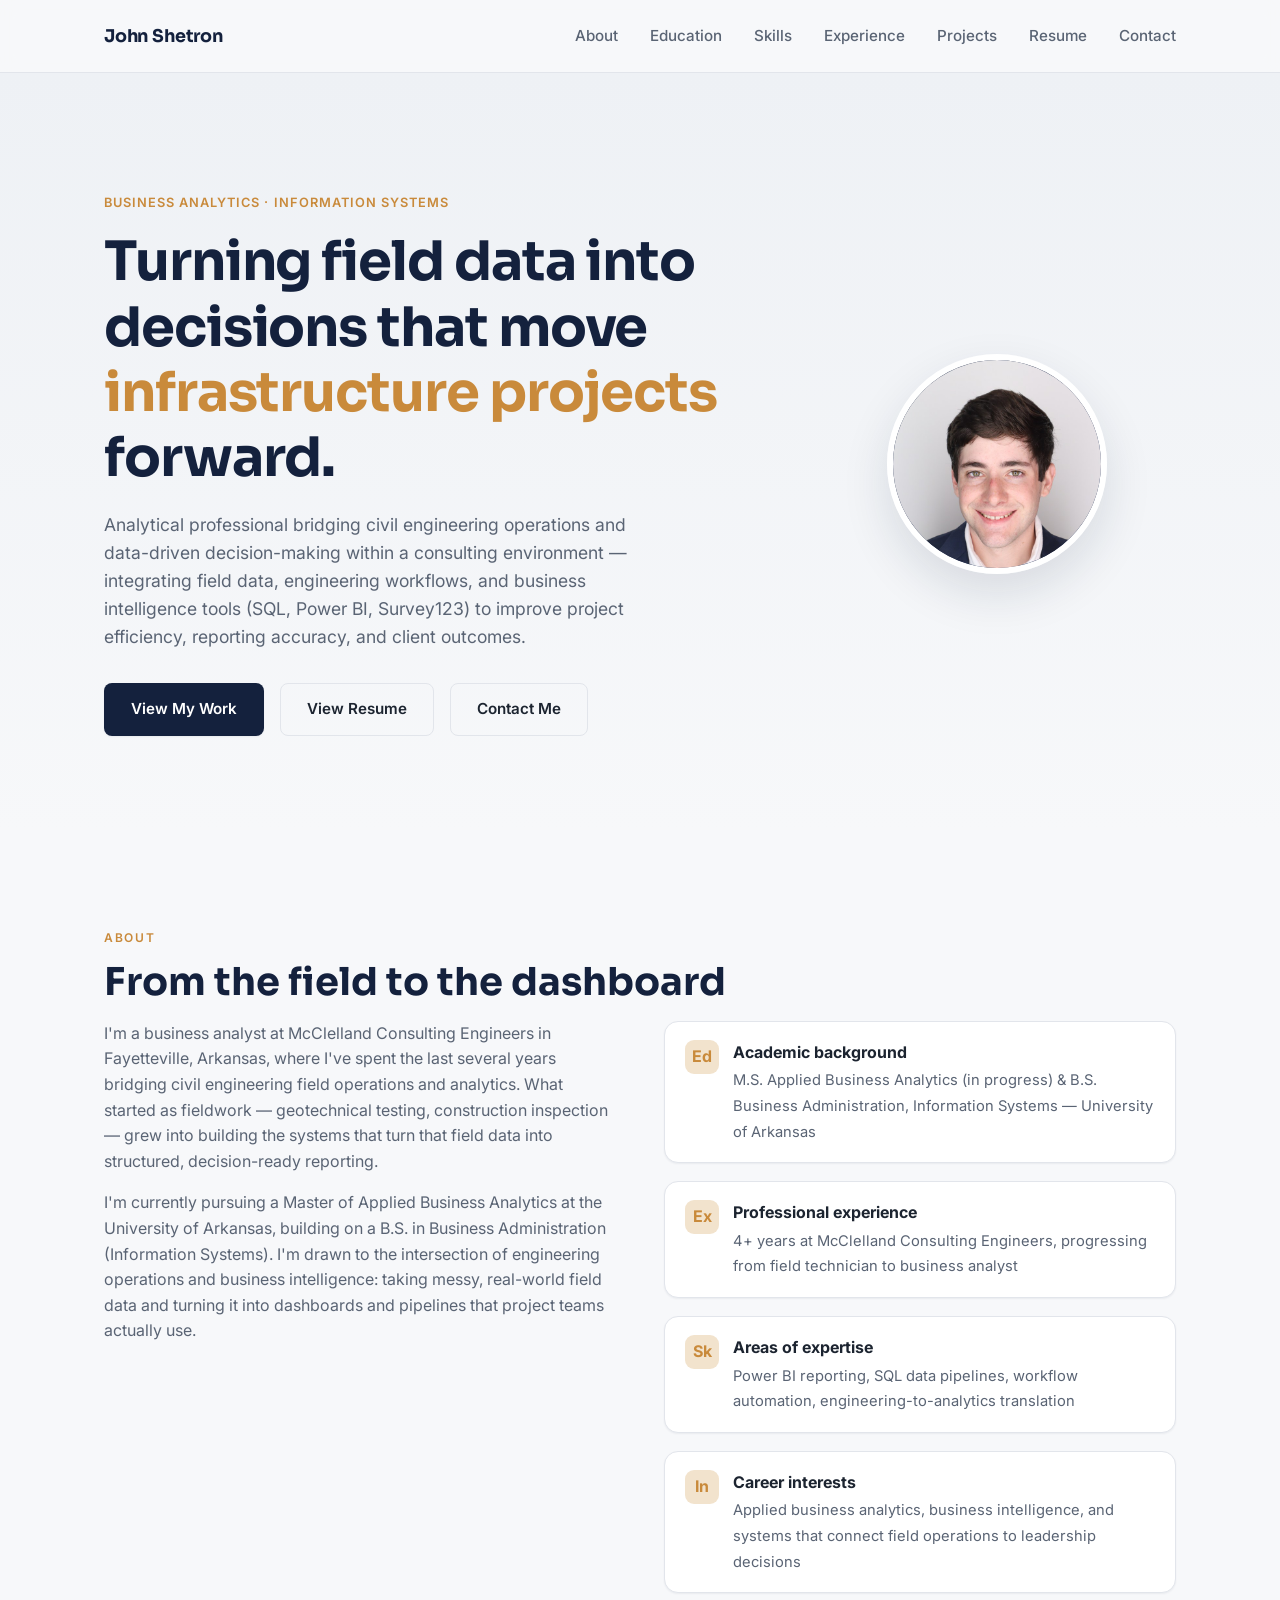
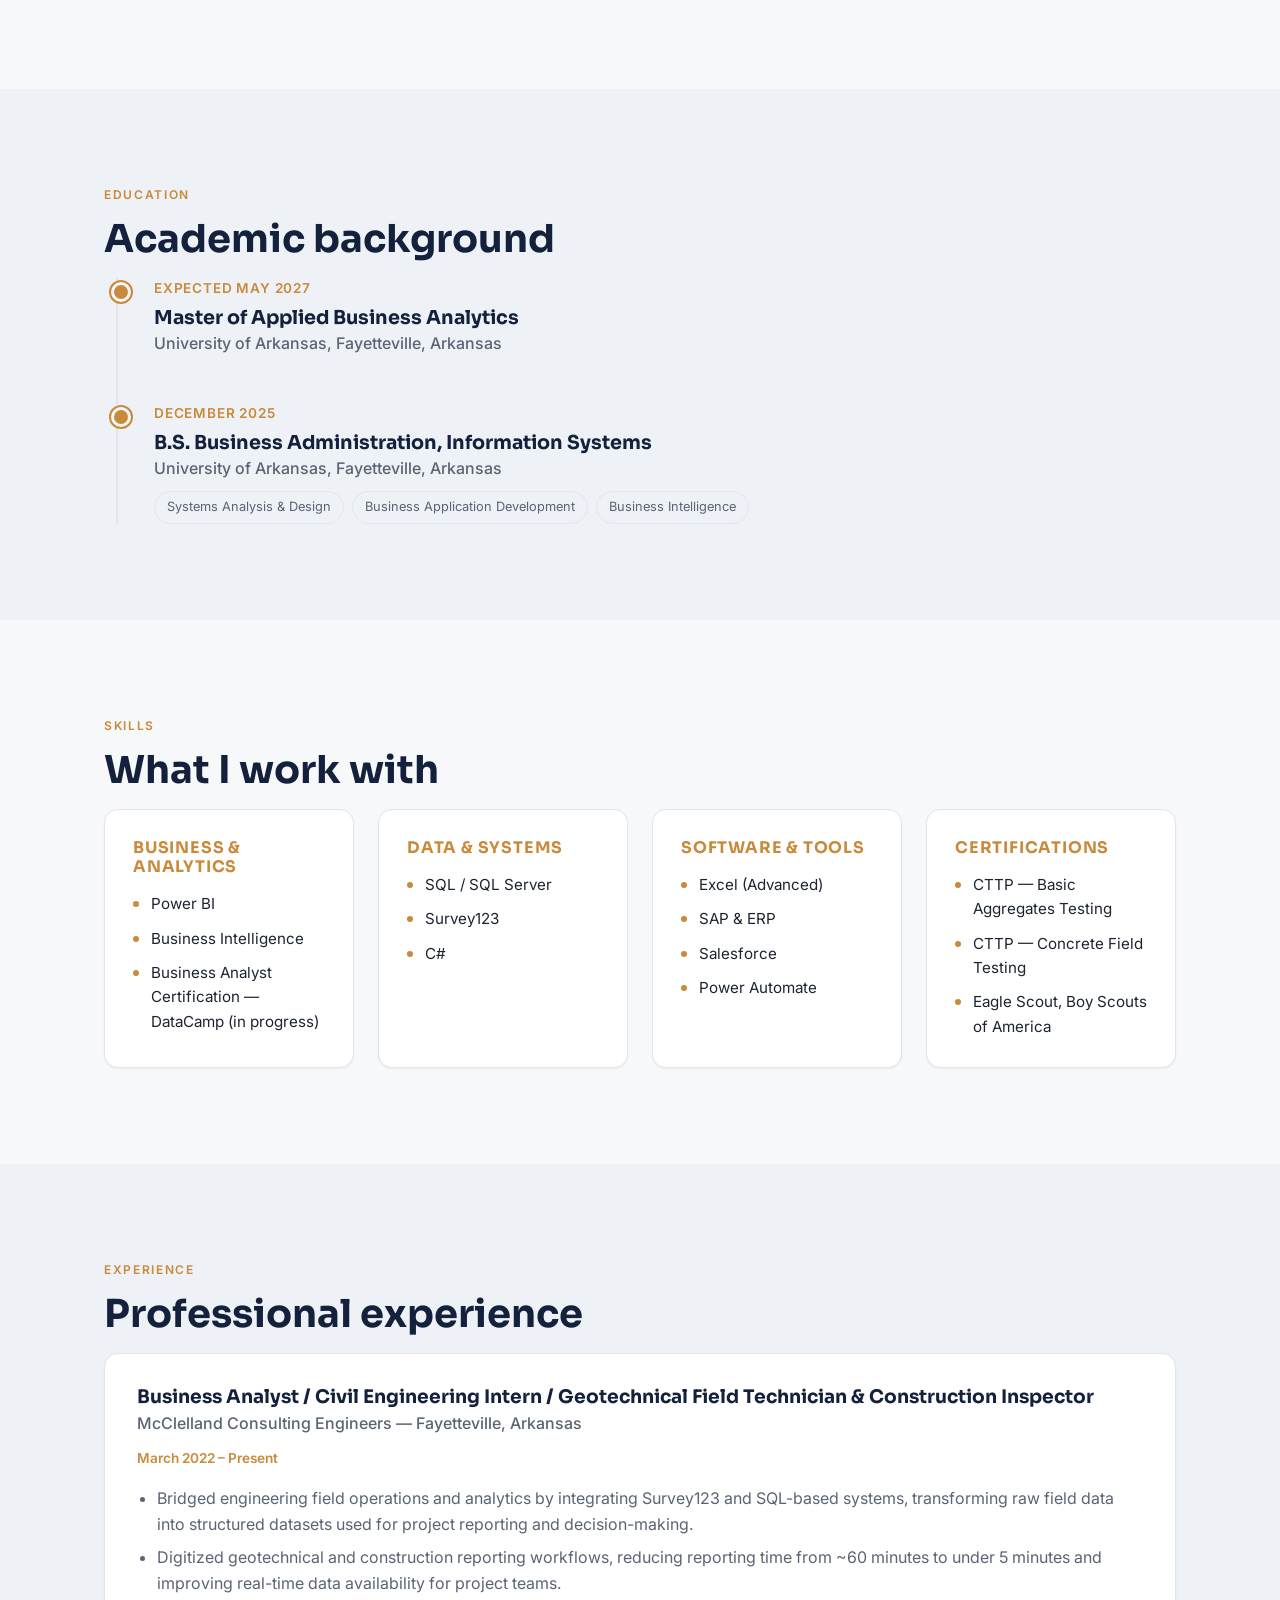
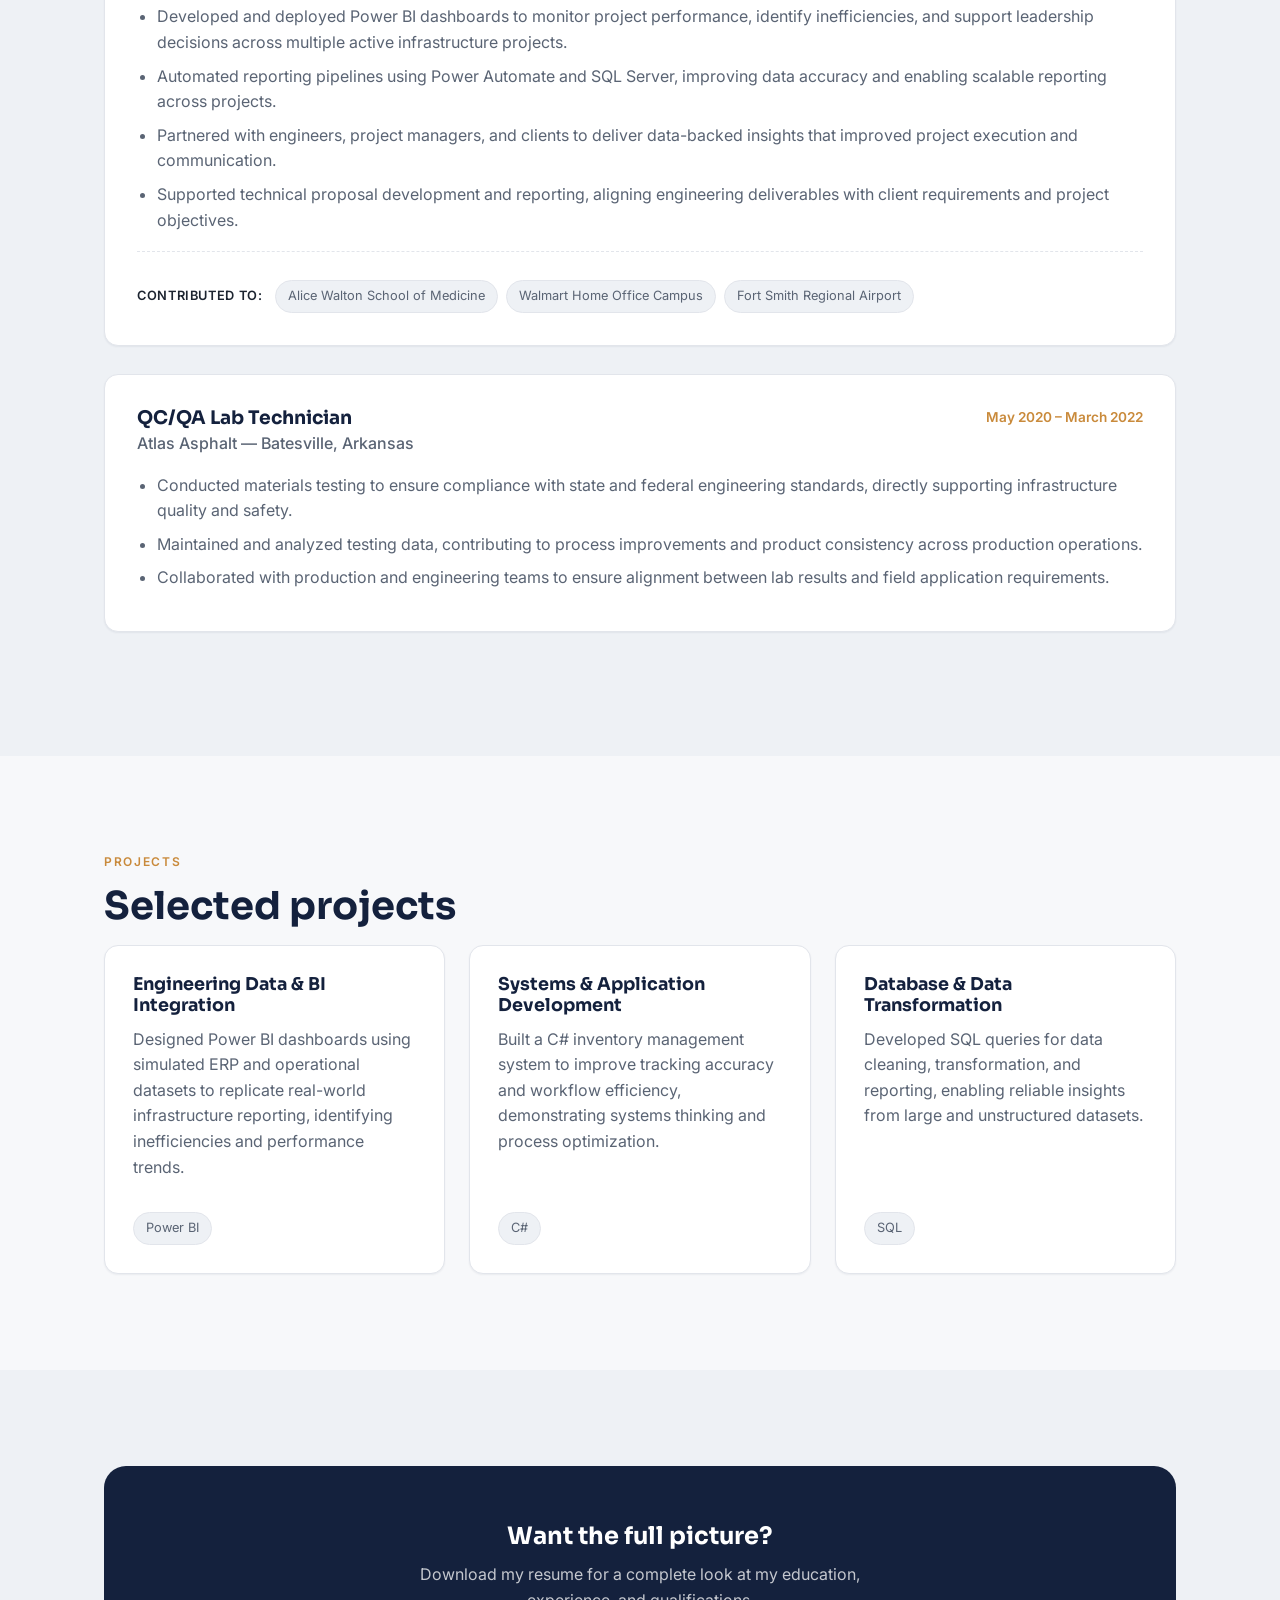
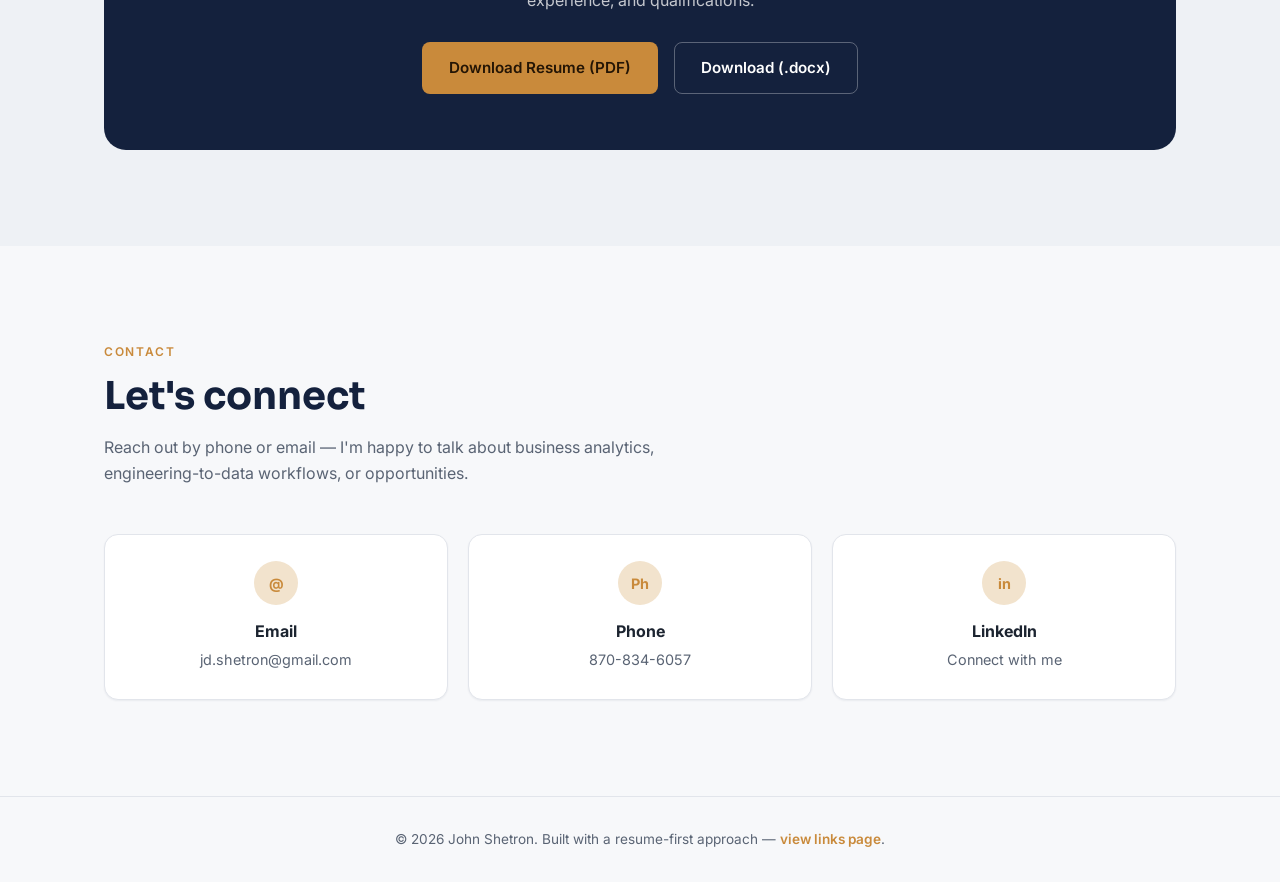
==== commit 71d0e370: "Add headshot and LinkedIn link Rotate/crop uploaded headshot for the circular avatar on the hero and" ====
--- a/index.html
+++ b/index.html
@@ -48,7 +48,7 @@
         <a href="#contact" class="btn btn-outline">Contact Me</a>
       </div>
     </div>
-    <div class="avatar-badge" aria-hidden="true">JS</div>
+    <div class="avatar-badge"><img src="assets/headshot.jpg" alt="John Shetron"></div>
   </div>
 </header>
 
@@ -260,12 +260,17 @@
         <strong>Phone</strong>
         <span>870-834-6057</span>
       </a>
-      <!-- Add LinkedIn/GitHub/portfolio links here when available, e.g.:
-      <a href="https://linkedin.com/in/your-handle" class="contact-card reveal">
+      <a href="https://www.linkedin.com/in/john-shetron-16764124b" class="contact-card reveal" target="_blank" rel="noopener">
         <span class="icon">in</span>
         <strong>LinkedIn</strong>
         <span>Connect with me</span>
       </a>
+      <!-- Add GitHub link here when available, e.g.:
+      <a href="https://github.com/your-handle" class="contact-card reveal" target="_blank" rel="noopener">
+        <span class="icon">Gh</span>
+        <strong>GitHub</strong>
+        <span>View my code</span>
+      </a>
       -->
     </div>
   </div>
--- a/styles.css
+++ b/styles.css
@@ -290,6 +290,13 @@
   font-weight: 700;
   box-shadow: var(--shadow-lg);
   border: 6px solid var(--color-surface);
+  overflow: hidden;
+}
+
+.avatar-badge img {
+  width: 100%;
+  height: 100%;
+  object-fit: cover;
 }
 
 @media (max-width: 820px) {
